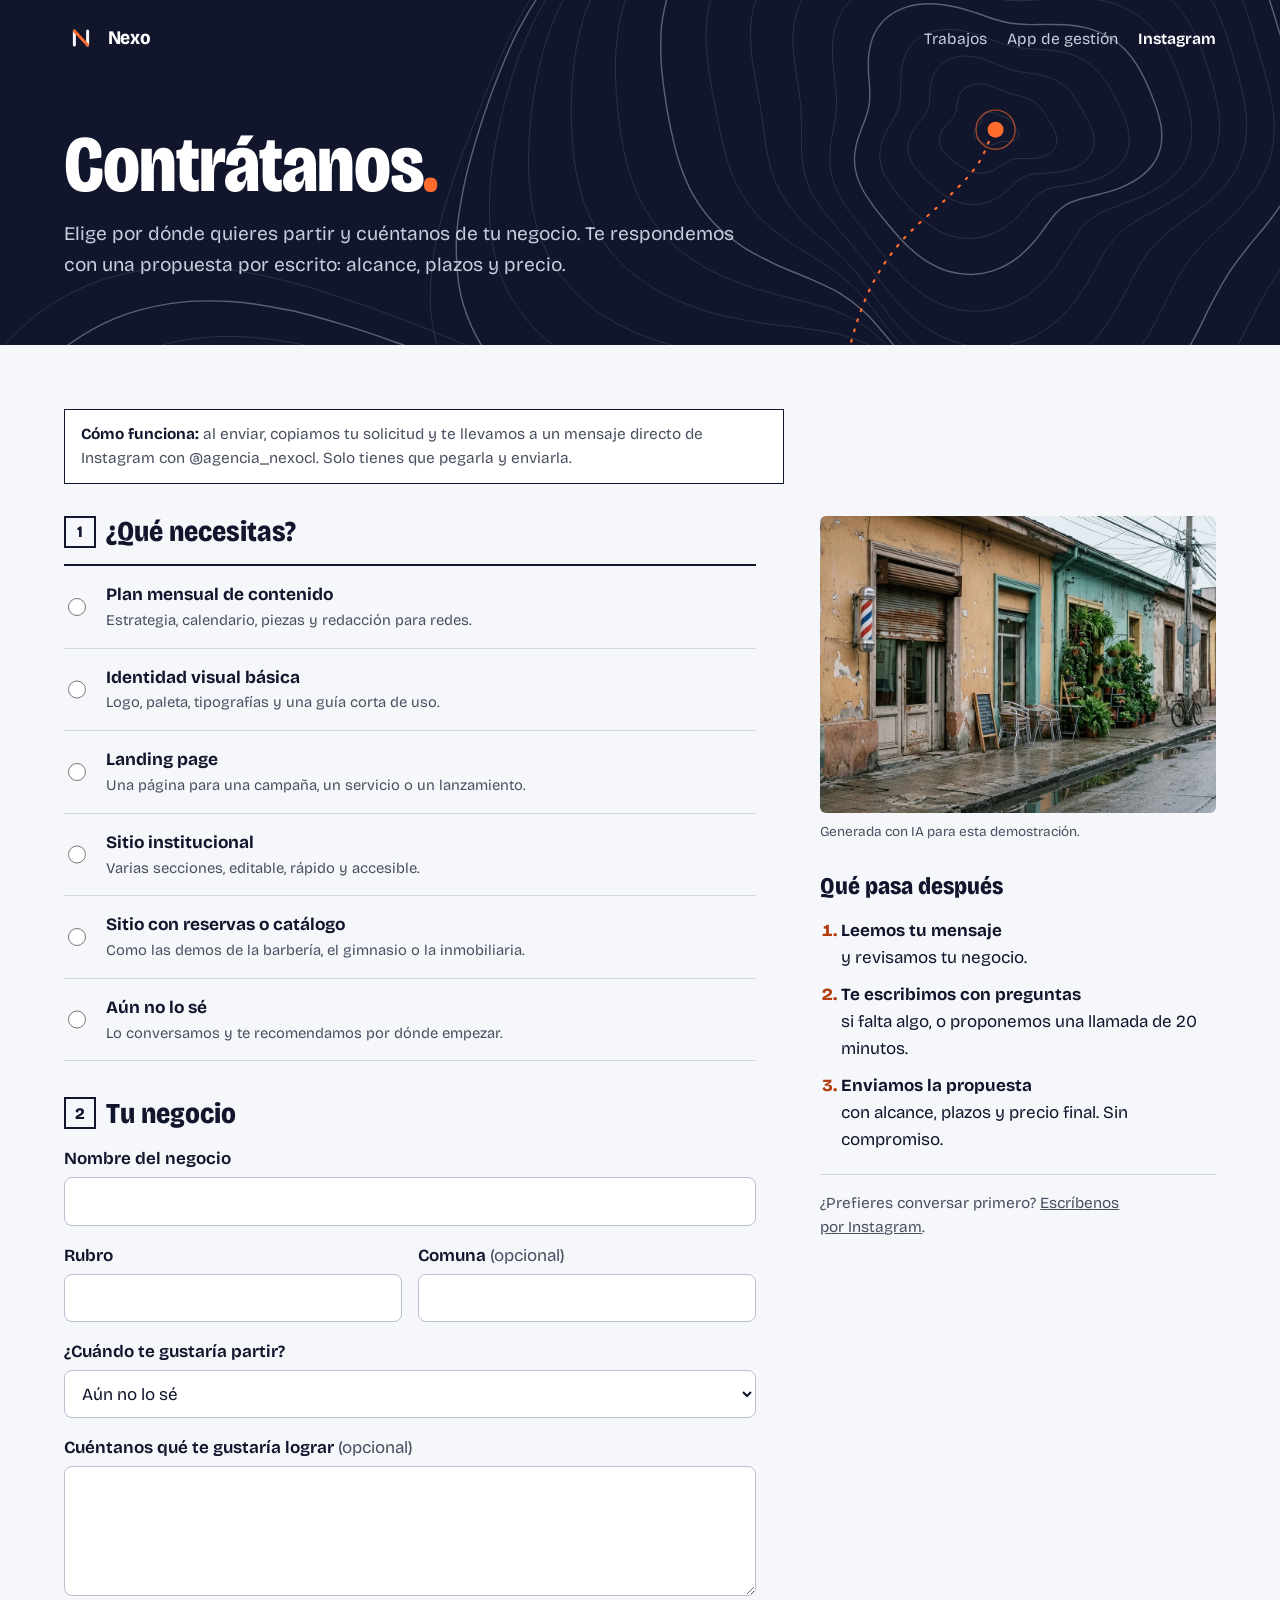
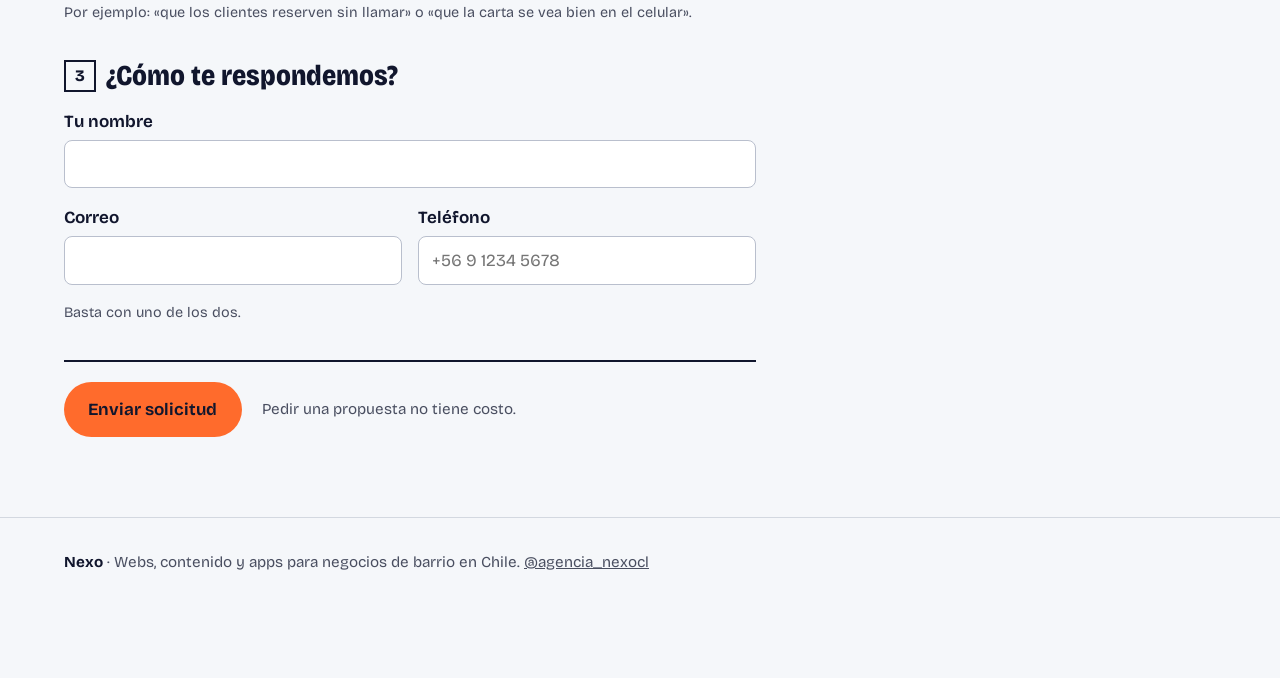
==== contratar.html @ 9f5756c7 "Publica la web de Nexo: inicio, Contrátanos y cinco webs de muestra Co-Authored-By: Claude Opus 5.5 " ====
<!doctype html>
<html lang="es" data-modo="publico">
<head>
  <meta charset="utf-8">
  <meta name="viewport" content="width=device-width, initial-scale=1">
  <title>Contrátanos · Nexo</title>
  <meta name="description" content="Pide una propuesta a Nexo: cuéntanos de tu negocio y te respondemos por escrito.">
  <meta name="theme-color" content="#12162B">
  <link rel="icon" href="app/assets/icono.svg" type="image/svg+xml">
  <link rel="preload" href="portal/assets/fonts/bricolage-grotesque-latin-standard.woff2" as="font" type="font/woff2" crossorigin>
  <link rel="stylesheet" href="portal/portal.css">
  <link rel="stylesheet" href="portal/contratar.css">
</head>
<body>
  <a class="saltar" href="#formulario">Saltar al formulario</a>

  <header class="cabecera-noche">
    <img class="portada__curvas" src="portal/assets/curvas.svg" alt="" aria-hidden="true">
    <nav class="portada__nav" aria-label="Principal">
      <a class="marca" href="index.html" aria-label="Nexo, inicio"><svg viewBox="0 0 1080 1080" aria-hidden="true"><rect width="1080" height="1080" rx="540" fill="#12162B"/><g fill="none" stroke-linecap="round"><path d="M330 760V320M750 760V320" stroke="#F5F6FA" stroke-width="96"/><path d="M330 320L750 760" stroke="#FF6B2C" stroke-width="96"/></g></svg>Nexo</a>
      <ul>
        <li><a href="index.html#trabajos">Trabajos</a></li>
        <li><a href="index.html#app">App de gestión</a></li>
        <li class="nav-sesion"><a href="https://ig.me/m/agencia_nexocl" rel="noopener">Instagram</a></li>
      </ul>
    </nav>
    <div class="cabecera-noche__cuerpo">
      <h1>Contrátanos<span>.</span></h1>
      <p>Elige por dónde quieres partir y cuéntanos de tu negocio. Te respondemos con una propuesta por escrito: alcance, plazos y precio.</p>
    </div>
  </header>

  <main class="contratar" id="contenido">
    <div class="contratar__cabeza">
      <p class="contratar__demo" role="note"><strong>Cómo funciona:</strong> al enviar, copiamos tu solicitud y te llevamos a un mensaje directo de Instagram con @agencia_nexocl. Solo tienes que pegarla y enviarla.</p>
    </div>

    <form class="contratar__form" id="formulario" novalidate tabindex="-1">
      <div class="resumen-error" id="errores" role="alert" tabindex="-1" hidden></div>

      <fieldset class="tarifario">
        <legend><span class="paso">1</span> ¿Qué necesitas?</legend>
        <label class="tarifa"><input type="radio" name="plan" value="contenido"><span class="tarifa__nombre">Plan mensual de contenido<small>Estrategia, calendario, piezas y redacción para redes.</small></span></label>
        <label class="tarifa"><input type="radio" name="plan" value="identidad"><span class="tarifa__nombre">Identidad visual básica<small>Logo, paleta, tipografías y una guía corta de uso.</small></span></label>
        <label class="tarifa"><input type="radio" name="plan" value="landing"><span class="tarifa__nombre">Landing page<small>Una página para una campaña, un servicio o un lanzamiento.</small></span></label>
        <label class="tarifa"><input type="radio" name="plan" value="web"><span class="tarifa__nombre">Sitio institucional<small>Varias secciones, editable, rápido y accesible.</small></span></label>
        <label class="tarifa"><input type="radio" name="plan" value="reservas"><span class="tarifa__nombre">Sitio con reservas o catálogo<small>Como las demos de la barbería, el gimnasio o la inmobiliaria.</small></span></label>
        <label class="tarifa"><input type="radio" name="plan" value="conversar"><span class="tarifa__nombre">Aún no lo sé<small>Lo conversamos y te recomendamos por dónde empezar.</small></span></label>
      </fieldset>

      <fieldset class="grupo">
        <legend><span class="paso">2</span> Tu negocio</legend>
        <div class="campo">
          <label for="negocio">Nombre del negocio</label>
          <input id="negocio" name="negocio" autocomplete="organization" maxlength="80" required>
        </div>
        <div class="campos-dos">
          <div class="campo">
            <label for="rubro">Rubro</label>
            <input id="rubro" name="rubro" list="rubros" maxlength="60" required>
            <datalist id="rubros"><option value="Restaurante o cafetería"></option><option value="Barbería o peluquería"></option><option value="Gimnasio o estudio deportivo"></option><option value="Inmobiliaria"></option><option value="Tienda o almacén"></option><option value="Servicios profesionales"></option><option value="Salud o bienestar"></option></datalist>
          </div>
          <div class="campo">
            <label for="comuna">Comuna <span class="opcional">(opcional)</span></label>
            <input id="comuna" name="comuna" autocomplete="address-level2" maxlength="60">
          </div>
        </div>
        <div class="campo">
          <label for="inicio">¿Cuándo te gustaría partir?</label>
          <select id="inicio" name="inicio"><option value="">Aún no lo sé</option></select>
        </div>
        <div class="campo">
          <label for="mensaje">Cuéntanos qué te gustaría lograr <span class="opcional">(opcional)</span></label>
          <textarea id="mensaje" name="mensaje" rows="4" maxlength="2000" aria-describedby="mensaje-ayuda"></textarea>
          <p class="campo__ayuda" id="mensaje-ayuda">Por ejemplo: «que los clientes reserven sin llamar» o «que la carta se vea bien en el celular».</p>
        </div>
      </fieldset>

      <fieldset class="grupo">
        <legend><span class="paso">3</span> ¿Cómo te respondemos?</legend>
        <div class="campo">
          <label for="nombre">Tu nombre</label>
          <input id="nombre" name="nombre" autocomplete="name" maxlength="80" required>
        </div>
        <div class="campos-dos">
          <div class="campo">
            <label for="email">Correo</label>
            <input id="email" name="email" type="email" autocomplete="email" maxlength="120" aria-describedby="contacto-ayuda">
          </div>
          <div class="campo">
            <label for="telefono">Teléfono</label>
            <input id="telefono" name="telefono" type="tel" autocomplete="tel" maxlength="30" placeholder="+56 9 1234 5678" aria-describedby="contacto-ayuda">
          </div>
        </div>
        <p class="campo__ayuda" id="contacto-ayuda">Basta con uno de los dos.</p>
      </fieldset>

      <div class="contratar__enviar">
        <button class="boton boton--ruta" type="submit">Enviar solicitud</button>
        <p>Pedir una propuesta no tiene costo.</p>
      </div>
    </form>

    <aside class="contratar__lateral" aria-labelledby="t-pasos">
      <figure class="contratar__foto">
        <img src="portal/fotos/en-barrio.webp" alt="" width="1376" height="768" loading="lazy">
        <figcaption>Generada con IA para esta demostración.</figcaption>
      </figure>
      <h2 id="t-pasos">Qué pasa después</h2>
      <ol class="pasos-despues">
        <li><strong>Leemos tu mensaje</strong> y revisamos tu negocio.</li>
        <li><strong>Te escribimos con preguntas</strong> si falta algo, o proponemos una llamada de 20 minutos.</li>
        <li><strong>Enviamos la propuesta</strong> con alcance, plazos y precio final. Sin compromiso.</li>
      </ol>
      <p class="contratar__nota">¿Prefieres conversar primero? <a href="https://ig.me/m/agencia_nexocl" rel="noopener">Escríbenos por Instagram</a>.</p>
    </aside>

    <section class="confirmacion" id="confirmacion" tabindex="-1" hidden aria-labelledby="t-confirmacion">
      <h2 id="t-confirmacion">Solicitud recibida</h2>
      <p id="confirmacion-texto"></p>
      <pre class="confirmacion__resumen" id="confirmacion-resumen"></pre>
      <div class="confirmacion__acciones">
        <a class="boton boton--ruta" href="https://ig.me/m/agencia_nexocl" rel="noopener">Abrir mensaje directo</a>
        <a class="boton boton--linea" href="contratar.html">Enviar otra</a>
        <a class="boton boton--texto" href="index.html">Volver al inicio</a>
      </div>
    </section>
  </main>

  <footer class="pie">
    <p><strong>Nexo</strong> · Webs, contenido y apps para negocios de barrio en Chile. <a href="https://www.instagram.com/agencia_nexocl/" rel="noopener">@agencia_nexocl</a></p>
  </footer>
  <script src="portal/contratar.js" defer></script>
</body>
</html>
---- portal/portal.css ----
/* Portafolio de Estudio Norte · hoja topográfica: tinta azul noche, carta fría y una ruta naranja. */
@font-face {
  font-family: 'Bricolage Grotesque';
  src: url('assets/fonts/bricolage-grotesque-latin-standard.woff2') format('woff2-variations'), url('assets/fonts/bricolage-grotesque-latin-standard.woff2') format('woff2');
  font-weight: 200 800; font-stretch: 75% 100%; font-display: swap;
}

:root {
  --noche: oklch(0.21 0.045 272);
  --noche-2: oklch(0.29 0.055 272);
  --carta: oklch(0.975 0.005 262);
  --carta-2: oklch(0.945 0.008 262);
  --superficie: oklch(1 0 0);
  --tinta: oklch(0.21 0.045 272);
  --tinta-suave: oklch(0.43 0.03 272);
  --linea: oklch(0.88 0.012 265);
  --sobre-noche: oklch(0.85 0.02 272);
  --ruta: #FF6B2C;
  --ruta-texto: #B23C0B;
  --fuente: 'Bricolage Grotesque', 'Segoe UI', system-ui, -apple-system, Roboto, sans-serif;
  --margen: clamp(1rem, 5vw, 4.5rem);
  --ancho: 1440px;
  --curva: cubic-bezier(.22, 1, .36, 1);
}
*, *::before, *::after { box-sizing: border-box; }
html { scroll-behavior: smooth; }
body { margin: 0; font-family: var(--fuente); color: var(--tinta); background: var(--carta); line-height: 1.6; font-size: 1.0625rem; -webkit-font-smoothing: antialiased; }
img { max-width: 100%; height: auto; }
a { color: inherit; }
h1, h2, h3 { text-wrap: balance; overflow-wrap: break-word; }
p { text-wrap: pretty; }
:focus-visible { outline: 3px solid var(--ruta); outline-offset: 3px; border-radius: 4px; }
[hidden] { display: none !important; }
.sr-only { position: absolute; width: 1px; height: 1px; padding: 0; margin: -1px; overflow: hidden; clip: rect(0 0 0 0); white-space: nowrap; border: 0; }
.saltar { position: absolute; left: 12px; top: -60px; background: var(--superficie); color: var(--tinta); padding: .6rem 1rem; z-index: 50; border-radius: 6px; }
.saltar:focus { top: 12px; }
main { outline: none; }

/* Botones */
.boton { display: inline-flex; align-items: center; justify-content: center; min-height: 48px; padding: .75rem 1.4rem; border-radius: 999px; font: inherit; font-weight: 650; text-decoration: none; border: 2px solid transparent; cursor: pointer; }
.boton--ruta { background: var(--ruta); color: var(--noche); }
.boton--ruta:hover { background: #FF8550; }
.boton--borde { border-color: oklch(1 0 0 / .5); color: #fff; background: transparent; }
.boton--borde:hover { border-color: #fff; background: oklch(1 0 0 / .08); }
.boton--noche { background: var(--noche); color: #fff; }
.boton--noche:hover { background: var(--noche-2); }
.boton--linea { border-color: var(--noche); color: var(--noche); background: transparent; }
.boton--linea:hover { background: var(--noche); color: #fff; }
.boton--texto { background: none; color: var(--tinta); text-decoration: underline; text-decoration-thickness: 2px; text-underline-offset: 6px; text-decoration-color: var(--ruta); }
.boton--nav { min-height: 44px; padding: .5rem 1.15rem; }

/* Portada: mapa de curvas de nivel */
.portada {
  position: relative; overflow: clip; isolation: isolate;
  background: var(--noche); color: #fff;
  padding: 1.25rem var(--margen) clamp(2.5rem, 6vw, 4.5rem);
  display: grid; grid-template-columns: minmax(0, 1fr); gap: clamp(2.5rem, 6vw, 4rem);
}
.portada__curvas { position: absolute; inset: 0; width: 100%; height: 100%; object-fit: cover; z-index: -1; pointer-events: none; }
.portada__nav { display: flex; flex-wrap: wrap; align-items: center; justify-content: space-between; gap: .75rem 1.5rem; }
.marca { display: inline-flex; align-items: center; gap: .6rem; font-weight: 750; font-size: 1.2rem; font-stretch: 90%; text-decoration: none; letter-spacing: -.01em; }
.marca svg { width: 34px; height: 34px; }
.portada__nav ul { list-style: none; display: flex; flex-wrap: wrap; align-items: center; gap: .25rem 1.25rem; margin: 0; padding: 0; font-size: .98rem; }
.portada__nav ul a:not(.boton) { text-decoration: none; color: var(--sobre-noche); padding: .35rem 0; display: inline-block; }
.portada__nav ul a:not(.boton):hover { color: #fff; text-decoration: underline; text-decoration-color: var(--ruta); text-decoration-thickness: 2px; text-underline-offset: 6px; }
.portada__nav .nav-sesion a:not(.boton) { color: #fff; font-weight: 650; }
.portada__cuerpo { max-width: 56rem; margin-top: clamp(2rem, 9vw, 7.5rem); }
.portada h1 { font-weight: 800; font-stretch: 82%; font-size: clamp(2.9rem, 1.2rem + 7vw, 6rem); line-height: .92; letter-spacing: -.012em; margin: 0 0 1.75rem; }
.portada h1 span { display: inline-block; }
.portada h1 span:last-child { color: var(--ruta); }
.portada__bajada { font-size: clamp(1.08rem, 1rem + .35vw, 1.3rem); max-width: 54ch; color: var(--sobre-noche); margin: 0 0 2rem; }
.portada__bajada strong { color: #fff; }
.portada__acciones { display: flex; flex-wrap: wrap; gap: .75rem; }

.leyenda { align-self: end; justify-self: start; width: min(100%, 22rem); padding: 1rem 1.1rem 1.1rem; border: 1px solid oklch(1 0 0 / .22); border-radius: 14px; background: oklch(0.21 0.045 272 / .82); }
.leyenda__titulo { margin: 0 0 .6rem; font-size: .9rem; font-weight: 700; color: #fff; }
.leyenda ol { list-style: none; margin: 0; padding: 0; display: grid; gap: .15rem; }
.leyenda a { display: flex; align-items: center; gap: .7rem; padding: .35rem .25rem; border-radius: 8px; text-decoration: none; color: #fff; font-weight: 600; }
.leyenda a:hover { background: oklch(1 0 0 / .08); }
.leyenda small { margin-left: auto; font-size: .85rem; font-weight: 400; color: var(--sobre-noche); }
.leyenda__clave { width: 28px; height: 28px; flex-shrink: 0; display: grid; place-items: center; border-radius: 50%; background: var(--c); color: var(--noche); font-weight: 800; font-size: .9rem; }
@media (min-width: 1000px) {
  .portada { grid-template-columns: minmax(0, 1fr) 20rem; grid-template-rows: auto 1fr; min-height: min(100svh, 920px); }
  .portada__nav { grid-column: 1 / -1; }
  .portada__cuerpo { align-self: end; }
  .leyenda { justify-self: end; }
}

.aviso-ficticio { background: var(--ruta); color: var(--noche); padding: .9rem var(--margen); }
.aviso-ficticio p { margin: 0; max-width: 1100px; font-size: .98rem; }

/* Trabajos */
.trabajos { padding: clamp(3.5rem, 9vw, 7rem) var(--margen) clamp(2rem, 5vw, 4rem); max-width: 1440px; margin: 0 auto; }
.cabecera { max-width: 46rem; margin-bottom: clamp(2rem, 5vw, 3.5rem); }
.cabecera h2, .app h2, .rumbo h2, .titulo-404 { font-weight: 800; font-stretch: 80%; font-size: clamp(2.1rem, 1rem + 3.8vw, 3.9rem); line-height: .98; letter-spacing: -.012em; margin: 0 0 1rem; }
.cabecera p { color: var(--tinta-suave); font-size: 1.12rem; margin: 0; max-width: 60ch; }

.obras { list-style: none; margin: 0; padding: 0; }
.obra { display: grid; grid-template-columns: minmax(0, 1fr); gap: 1.5rem; padding: clamp(2rem, 5vw, 4rem) 0; border-top: 1px solid var(--linea); scroll-margin-top: 1rem; }
.obra__lamina { position: relative; isolation: isolate; display: block; padding: clamp(.9rem, 3.5vw, 3rem); background: var(--lamina); border-radius: 6px; overflow: hidden; }
.obra__lamina img { position: relative; z-index: 1; display: block; width: 100%; aspect-ratio: 16 / 10; object-fit: cover; object-position: top center; border-radius: 8px; box-shadow: 0 1px 2px rgb(0 0 0 / .2), 0 22px 50px -18px rgb(0 0 0 / .55); background: var(--noche); }
/* Foto de ambiente teñida con el color de cada web: la lámina conserva su color y gana textura. */
.obra__lamina .obra__fondo { position: absolute; inset: 0; z-index: 0; width: 100%; height: 100%; aspect-ratio: auto; border-radius: 0; box-shadow: none; background: none; mix-blend-mode: luminosity; opacity: .42; }
.obra__respaldo { position: absolute; inset: 0; display: grid; place-items: center; font-weight: 800; font-stretch: 75%; font-size: clamp(2rem, 6vw, 3.5rem); color: var(--carta); }
.obra__texto { display: flex; flex-direction: column; align-items: flex-start; gap: .6rem; }
.obra__clave { display: flex; align-items: center; gap: .7rem; margin: 0; font-size: .98rem; font-weight: 600; color: var(--tinta-suave); }
.obra__clave span { width: 38px; height: 38px; display: grid; place-items: center; border-radius: 50%; border: 2px solid var(--clave); color: var(--clave); font-weight: 800; font-size: 1.05rem; }
.obra__nombre { margin: .2rem 0 0; font-weight: 800; font-stretch: 82%; font-size: clamp(2.2rem, 1.3rem + 2.6vw, 3.4rem); line-height: .95; letter-spacing: -.02em; }
.obra__desc { margin: 0; color: var(--tinta-suave); max-width: 46ch; }
.obra__probar { list-style: none; margin: .4rem 0 .2rem; padding: 0; display: grid; gap: .35rem; width: 100%; }
.obra__probar li { position: relative; padding-left: 1.4rem; font-size: .98rem; }
.obra__probar li::before { content: ''; position: absolute; left: 0; top: .62em; width: .7rem; height: 2px; background: var(--clave); }
.obra__ir { margin-top: .4rem; display: inline-flex; align-items: center; gap: .4rem; min-height: 44px; font-weight: 700; color: var(--clave); text-decoration: underline; text-decoration-thickness: 2px; text-underline-offset: 6px; }
.obra__ir:hover { color: var(--tinta); }
@media (min-width: 960px) {
  .obra { grid-template-columns: repeat(12, minmax(0, 1fr)); gap: 0 clamp(1.5rem, 3vw, 3rem); align-items: center; }
  .obra__lamina { grid-column: 1 / span 7; grid-row: 1; }
  .obra__texto { grid-column: 9 / span 4; grid-row: 1; }
  .obra:nth-child(even) .obra__lamina { grid-column: 6 / span 7; }
  .obra:nth-child(even) .obra__texto { grid-column: 1 / span 4; }
}

/* App de gestión: banda nocturna con la captura del panel */
.app { background: var(--noche); color: #fff; padding: clamp(3.5rem, 9vw, 7rem) var(--margen); scroll-margin-top: 0; }
.app__interior { max-width: 1440px; margin: 0 auto; display: grid; grid-template-columns: minmax(0, 1fr); gap: clamp(2rem, 5vw, 4rem); align-items: center; }
.app__texto > p { color: var(--sobre-noche); max-width: 52ch; margin: 0 0 1.75rem; }
.funciones { list-style: none; margin: 0 0 2rem; padding: 0; display: grid; grid-template-columns: minmax(0, 1fr); border-top: 1px solid oklch(1 0 0 / .18); }
.funciones li { border-bottom: 1px solid oklch(1 0 0 / .18); }
.funciones a { display: grid; gap: .1rem; padding: .8rem .25rem; text-decoration: none; }
.funciones strong { font-weight: 700; }
.funciones span { color: var(--sobre-noche); font-size: .95rem; }
.funciones a:hover strong { color: var(--ruta); }
@media (min-width: 640px) { .funciones { grid-template-columns: repeat(2, minmax(0, 1fr)); column-gap: 1.5rem; } }
.app__accion { display: flex; flex-wrap: wrap; align-items: center; gap: .75rem 1.25rem; }
.app__texto > .app__nota { margin: 1rem 0 0; color: var(--sobre-noche); font-size: .95rem; }
.app code { white-space: nowrap; background: oklch(1 0 0 / .12); padding: .1rem .4rem; border-radius: 4px; color: #fff; font-size: .9em; }
.estado-servidor { margin: 1rem 0 0; font-size: .95rem; color: var(--sobre-noche); }
.estado-servidor:empty { display: none; }
.app__captura { margin: 0; }
.app__captura img { display: block; width: 100%; aspect-ratio: 16 / 10; object-fit: cover; object-position: top left; border-radius: 10px; border: 1px solid oklch(1 0 0 / .2); box-shadow: 0 30px 70px -25px rgb(0 0 0 / .7); background: var(--noche-2); }
.app__captura figcaption { margin-top: .75rem; font-size: .9rem; color: var(--sobre-noche); }
@media (min-width: 1100px) { .app__interior { grid-template-columns: minmax(0, 5fr) minmax(0, 7fr); } }

/* Rumbo: siguiente paso */
.rumbo { max-width: 1440px; margin: 0 auto; padding: clamp(3.5rem, 9vw, 6.5rem) var(--margen); display: grid; grid-template-columns: minmax(0, 1fr); gap: 2rem clamp(2rem, 5vw, 4.5rem); align-items: center; }
.rumbo h2 { max-width: 18ch; }
.rumbo p { color: var(--tinta-suave); max-width: 56ch; margin: 0 0 1.75rem; font-size: 1.12rem; }
.rumbo__acciones { display: flex; flex-wrap: wrap; gap: .75rem; }
.rumbo__foto { margin: 0; }
.rumbo__foto img { display: block; width: 100%; aspect-ratio: 4 / 3; object-fit: cover; object-position: 30% 50%; border-radius: 6px; background: var(--carta-2); }
@media (min-width: 960px) { .rumbo { grid-template-columns: minmax(0, 7fr) minmax(0, 5fr); } }

.pie { padding: 2rem var(--margen) 6.5rem; border-top: 1px solid var(--linea); color: var(--tinta-suave); font-size: .95rem; display: grid; gap: .4rem; }
.pie p { margin: 0; max-width: 75ch; }
.pie strong { color: var(--tinta); }

/* Cabecera nocturna de las páginas internas («Contrátanos»): la misma hoja topográfica, más baja. */
.cabecera-noche { position: relative; overflow: clip; isolation: isolate; background: var(--noche); color: #fff; padding: 1.25rem var(--margen) clamp(2.5rem, 6vw, 4rem); }
.cabecera-noche .portada__curvas { object-position: 70% 30%; }
.cabecera-noche__cuerpo { max-width: var(--ancho); margin: clamp(2rem, 6vw, 4.5rem) auto 0; }
.cabecera-noche h1 { font-weight: 800; font-stretch: 82%; font-size: clamp(2.6rem, 1.2rem + 5vw, 5rem); line-height: .94; letter-spacing: -.012em; margin: 0 0 1rem; }
.cabecera-noche h1 span { color: var(--ruta); }
.cabecera-noche p { color: var(--sobre-noche); max-width: 58ch; margin: 0; font-size: clamp(1.05rem, 1rem + .3vw, 1.2rem); }

/* Movimiento: una entrada orquestada en la portada y respuestas suaves al pasar el puntero. */
@media (prefers-reduced-motion: no-preference) {
  .portada__curvas { animation: curvas-entrar 1.6s var(--curva) both; }
  .portada h1 span { animation: subir .9s var(--curva) both; }
  .portada h1 span:nth-child(2) { animation-delay: .08s; }
  .portada h1 span:nth-child(3) { animation-delay: .16s; }
  .portada__bajada, .portada__acciones { animation: subir .9s .24s var(--curva) both; }
  .leyenda { animation: subir .9s .36s var(--curva) both; }
  @keyframes subir { from { transform: translateY(18px); } }
  @keyframes curvas-entrar { from { transform: scale(1.06); opacity: .45; } }
  .boton { transition: background-color .2s, border-color .2s, color .2s, transform .2s var(--curva); }
  .boton:hover { transform: translateY(-2px); }
  .obra__lamina img:not(.obra__fondo) { transition: transform .5s var(--curva), box-shadow .5s var(--curva); }
  .obra:hover .obra__lamina img:not(.obra__fondo) { transform: translateY(-6px); box-shadow: 0 1px 2px rgb(0 0 0 / .2), 0 32px 60px -20px rgb(0 0 0 / .6); }
  .obra__lamina .obra__fondo { transition: transform 1.2s var(--curva); }
  .obra:hover .obra__lamina .obra__fondo { transform: scale(1.04); }
  .obra__ir span { transition: transform .25s var(--curva); }
  .obra__ir:hover span { transform: translateX(4px); }
}
@media (prefers-reduced-motion: reduce) {
  html { scroll-behavior: auto; }
  *, *::before, *::after { animation: none !important; transition: none !important; }
}

/* Versión pública: funciones sin enlace a la app y resumen para copiar en «Contrátanos». */
.funciones .funcion { display: grid; gap: .1rem; padding: .8rem .25rem; }
.portada__nav .marca svg, .cabecera-noche .marca svg { border-radius: 50%; }
---- portal/contratar.css ----
/* «Contrátanos»: un tarifario impreso y un formulario en tres partes. Se apoya en portal.css. */
.contratar { max-width: var(--ancho); margin: 0 auto; padding: clamp(2rem, 5vw, 4rem) var(--margen) clamp(3rem, 7vw, 5rem); display: grid; grid-template-columns: minmax(0, 1fr); gap: 2rem clamp(2rem, 5vw, 5rem); }
.contratar__cabeza { grid-column: 1 / -1; }
.contratar__cabeza > p { color: var(--tinta-suave); max-width: 72ch; margin: 0; font-size: 1.02rem; }
.contratar__demo { padding: .75rem 1rem; border: 1.5px solid var(--tinta); background: var(--superficie); font-size: .96rem !important; }
.contratar__demo strong { color: var(--tinta); }

.contratar__form { display: grid; gap: 2.25rem; outline: none; }
fieldset { border: 0; margin: 0; padding: 0; min-width: 0; }
legend { display: flex; align-items: center; gap: .65rem; padding: 0; margin-bottom: 1rem; font-weight: 800; font-stretch: 85%; font-size: clamp(1.4rem, 1.1rem + 1vw, 1.8rem); line-height: 1.1; }
.paso { display: inline-grid; place-items: center; width: 2rem; height: 2rem; border: 2px solid var(--tinta); font-size: 1rem; font-stretch: 100%; flex: none; }

/* Tarifario: filas con línea de puntos hasta el precio, como una lista de precios impresa */
.tarifa:first-of-type { border-top: 2px solid var(--tinta); }
.tarifario[aria-invalid="true"] .tarifa:first-of-type { border-top-color: #B42318; }
.tarifa { position: relative; display: grid; grid-template-columns: 1.5rem minmax(0, 1fr) auto; gap: .2rem .85rem; align-items: baseline; padding: .95rem .5rem .95rem .25rem; border-bottom: 1px solid var(--linea); cursor: pointer; }
.tarifa:hover { background: var(--superficie); }
.tarifa input { width: 1.15rem; height: 1.15rem; margin: 0; accent-color: var(--ruta-texto); align-self: center; }
.tarifa__nombre { font-weight: 700; font-size: 1.08rem; display: grid; }
.tarifa__nombre small { font-weight: 400; font-size: .92rem; color: var(--tinta-suave); }
.tarifa__precio { font-weight: 750; font-variant-numeric: tabular-nums; text-align: right; white-space: nowrap; display: grid; }
.tarifa__precio small { font-weight: 400; font-size: .85rem; color: var(--tinta-suave); }
.tarifa:has(input:checked) { background: var(--superficie); box-shadow: inset 0 0 0 2px var(--ruta); }
.tarifa:has(input:checked) .tarifa__nombre { color: var(--tinta); }
.tarifa:has(input:focus-visible) { outline: 3px solid var(--ruta); outline-offset: -3px; }
@media (max-width: 520px) {
  .tarifa { grid-template-columns: 1.5rem minmax(0, 1fr); }
  .tarifa__precio { grid-column: 2; text-align: left; display: block; }
  .tarifa__precio small { display: inline; margin-left: .3rem; }
}

.grupo { display: grid; gap: 1rem; }
.campo { display: grid; gap: .3rem; }
.campo label { font-weight: 650; }
.opcional { font-weight: 400; color: var(--tinta-suave); }
.campo input, .campo select, .campo textarea { width: 100%; min-height: 48px; padding: .6rem .8rem; border: 1.5px solid #B9BFCD; border-radius: 8px; background: var(--superficie); font: inherit; color: inherit; }
.campo textarea { resize: vertical; min-height: 7rem; }
.campo input:hover, .campo select:hover, .campo textarea:hover { border-color: #8E95A8; }
.campo input:focus-visible, .campo select:focus-visible, .campo textarea:focus-visible { outline-offset: 0; border-color: var(--tinta); }
.campo [aria-invalid="true"] { border-color: #B42318; }
.campo__ayuda { margin: 0; font-size: .9rem; color: var(--tinta-suave); }
.campo__error { margin: 0; color: #B42318; font-size: .92rem; font-weight: 650; }
.campos-dos { display: grid; gap: 1rem; }
@media (min-width: 640px) { .campos-dos { grid-template-columns: repeat(2, minmax(0, 1fr)); } }
.resumen-error { padding: .9rem 1rem; border: 2px solid #B42318; background: #FEF0EE; color: #B42318; outline: none; }
.resumen-error:focus-visible { outline: 3px solid var(--ruta); }
.resumen-error p { margin: 0; font-weight: 700; }
.resumen-error ul { margin: .4rem 0 0; padding-left: 1.1rem; }
.resumen-error a { color: #B42318; }

.contratar__enviar { display: flex; flex-wrap: wrap; align-items: center; gap: .75rem 1.25rem; padding-top: 1.25rem; border-top: 2px solid var(--tinta); }
.contratar__enviar p { margin: 0; color: var(--tinta-suave); font-size: .95rem; }

.contratar__lateral h2 { font-weight: 800; font-stretch: 85%; font-size: 1.5rem; margin: 1.5rem 0 .75rem; }
.contratar__foto { margin: 0; }
.contratar__foto img { display: block; width: 100%; aspect-ratio: 4 / 3; object-fit: cover; object-position: 25% 50%; background: var(--carta-2); }
.pasos-despues { margin: 0; padding-left: 1.3rem; display: grid; gap: .6rem; }
.pasos-despues li::marker { font-weight: 800; color: var(--ruta-texto); }
.pasos-despues strong { display: block; }
.contratar__nota { margin: 1.25rem 0 0; padding-top: 1rem; border-top: 1px solid var(--linea); color: var(--tinta-suave); font-size: .96rem; }

.confirmacion { grid-column: 1 / -1; max-width: 46rem; outline: none; padding: 2rem 0; border-top: 2px solid var(--tinta); }
.confirmacion h2 { font-weight: 800; font-stretch: 80%; font-size: clamp(2rem, 1.2rem + 3vw, 3rem); line-height: 1; margin: 0 0 1rem; }
.confirmacion p { color: var(--tinta-suave); max-width: 56ch; }
.confirmacion__codigo { font-size: 1.05rem; }
.confirmacion__codigo strong { display: block; margin-top: .2rem; font-size: 1.8rem; font-weight: 800; color: var(--tinta); letter-spacing: .04em; font-variant-numeric: tabular-nums; }
.confirmacion__acciones { display: flex; flex-wrap: wrap; align-items: center; gap: .75rem; margin-top: 1.5rem; }

@media (min-width: 1000px) {
  .contratar { grid-template-columns: minmax(0, 7fr) minmax(0, 4fr); }
  .contratar__lateral { position: sticky; top: 1.5rem; align-self: start; }
}
.contratar__foto figcaption { margin-top: .5rem; font-size: .85rem; color: var(--tinta-suave); }
.contratar__foto img { border-radius: 6px; }
.confirmacion__resumen { white-space: pre-wrap; font: inherit; font-size: .98rem; padding: 1rem 1.1rem; margin: 1rem 0 0; background: var(--superficie); border: 1.5px solid var(--linea); border-radius: 8px; color: var(--tinta); }
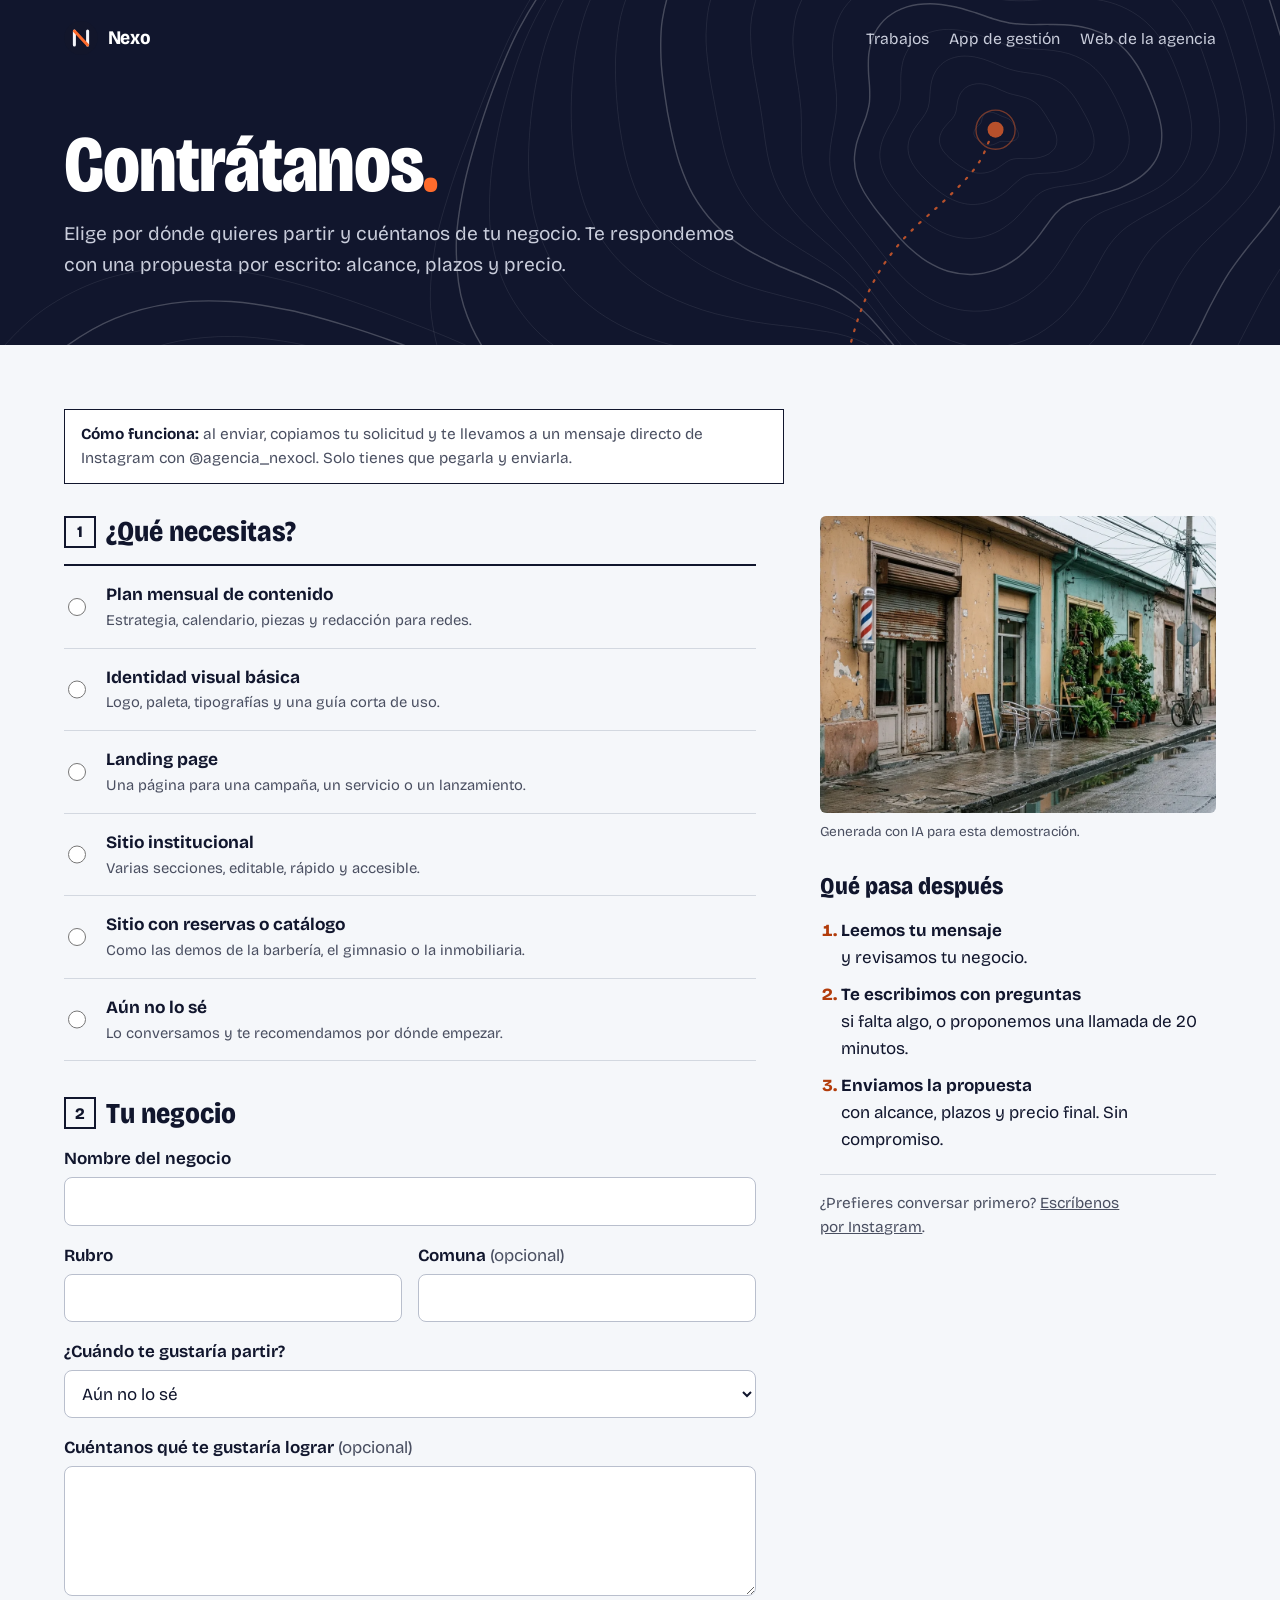
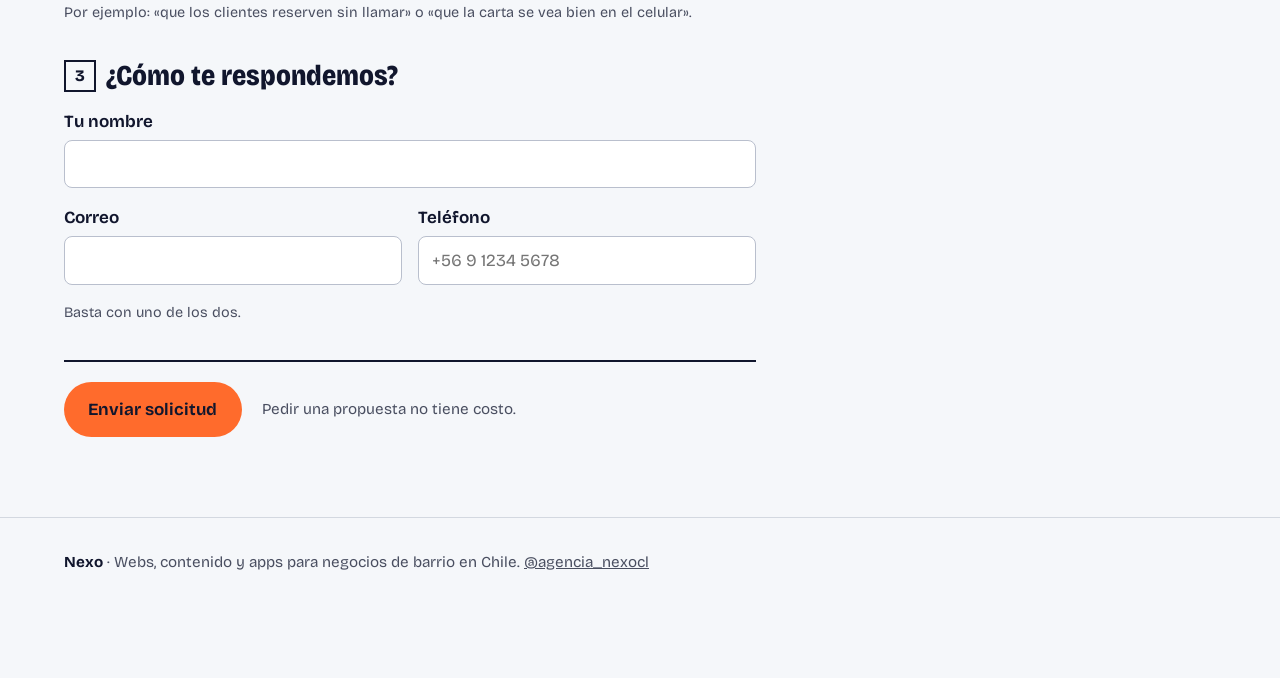
==== commit ad2ca1ee: "Restaura el menú anterior: Trabajos, App, Web de la agencia, Brief y Contrátanos Co-Authored-By: Cla" ====
--- a/contratar.html
+++ b/contratar.html
@@ -21,7 +21,7 @@
       <ul>
         <li><a href="index.html#trabajos">Trabajos</a></li>
         <li><a href="index.html#app">App de gestión</a></li>
-        <li class="nav-sesion"><a href="https://ig.me/m/agencia_nexocl" rel="noopener">Instagram</a></li>
+        <li><a href="sitios/estudio-norte/index.html">Web de la agencia</a></li>
       </ul>
     </nav>
     <div class="cabecera-noche__cuerpo">
--- a/portal/portal.css
+++ b/portal/portal.css
@@ -56,7 +56,10 @@
   padding: 1.25rem var(--margen) clamp(2.5rem, 6vw, 4.5rem);
   display: grid; grid-template-columns: minmax(0, 1fr); gap: clamp(2.5rem, 6vw, 4rem);
 }
-.portada__curvas { position: absolute; inset: 0; width: 100%; height: 100%; object-fit: cover; z-index: -1; pointer-events: none; }
+/* Fondo: Santiago al anochecer (foto de Flow) bajo un velo azul noche, y encima las curvas de nivel. */
+.portada__fondo { position: absolute; inset: 0; width: 100%; height: 100%; object-fit: cover; object-position: 72% 60%; z-index: -3; opacity: .62; pointer-events: none; }
+.portada::before { content: ''; position: absolute; inset: 0; z-index: -2; pointer-events: none; background: linear-gradient(100deg, oklch(0.21 0.045 272 / .97) 0%, oklch(0.21 0.045 272 / .86) 42%, oklch(0.21 0.045 272 / .35) 100%), linear-gradient(180deg, oklch(0.21 0.045 272 / .55) 0%, transparent 28%, transparent 70%, oklch(0.21 0.045 272 / .8) 100%); }
+.portada__curvas { position: absolute; inset: 0; width: 100%; height: 100%; object-fit: cover; z-index: -1; opacity: .7; pointer-events: none; }
 .portada__nav { display: flex; flex-wrap: wrap; align-items: center; justify-content: space-between; gap: .75rem 1.5rem; }
 .marca { display: inline-flex; align-items: center; gap: .6rem; font-weight: 750; font-size: 1.2rem; font-stretch: 90%; text-decoration: none; letter-spacing: -.01em; }
 .marca svg { width: 34px; height: 34px; }
@@ -88,6 +91,18 @@
 
 .aviso-ficticio { background: var(--ruta); color: var(--noche); padding: .9rem var(--margen); }
 .aviso-ficticio p { margin: 0; max-width: 1100px; font-size: .98rem; }
+
+/* Qué hacemos: cuatro servicios con foto */
+.servicios { padding: clamp(3.5rem, 9vw, 7rem) var(--margen) 0; max-width: 1440px; margin: 0 auto; }
+.servicios__lista { list-style: none; margin: 0; padding: 0; display: grid; grid-template-columns: minmax(0, 1fr); gap: clamp(1.25rem, 2.5vw, 2rem); }
+@media (min-width: 640px) { .servicios__lista { grid-template-columns: repeat(2, minmax(0, 1fr)); } }
+@media (min-width: 1100px) { .servicios__lista { grid-template-columns: repeat(4, minmax(0, 1fr)); } }
+.servicio { display: flex; flex-direction: column; gap: .45rem; }
+.servicio img { display: block; width: 100%; aspect-ratio: 4 / 5; object-fit: cover; border-radius: 10px; margin-bottom: .6rem; background: var(--carta-2); box-shadow: 0 18px 40px -26px rgb(18 22 43 / .55); }
+.servicio h3 { margin: 0; font-weight: 800; font-stretch: 84%; font-size: clamp(1.45rem, 1.1rem + .8vw, 1.8rem); line-height: 1.05; }
+.servicio p { margin: 0; color: var(--tinta-suave); }
+.servicio a { margin-top: auto; padding-top: .3rem; font-weight: 700; color: var(--ruta-texto); text-decoration: underline; text-decoration-thickness: 2px; text-underline-offset: 6px; min-height: 44px; display: inline-flex; align-items: center; gap: .35rem; align-self: flex-start; }
+.servicio a:hover { color: var(--tinta); }
 
 /* Trabajos */
 .trabajos { padding: clamp(3.5rem, 9vw, 7rem) var(--margen) clamp(2rem, 5vw, 4rem); max-width: 1440px; margin: 0 auto; }
@@ -150,6 +165,22 @@
 .rumbo__foto img { display: block; width: 100%; aspect-ratio: 4 / 3; object-fit: cover; object-position: 30% 50%; border-radius: 6px; background: var(--carta-2); }
 @media (min-width: 960px) { .rumbo { grid-template-columns: minmax(0, 7fr) minmax(0, 5fr); } }
 
+/* En redes: el reel dentro de un teléfono (solo en la versión pública) */
+.redes { background: var(--noche); color: #fff; position: relative; overflow: clip; isolation: isolate; padding: clamp(3.5rem, 9vw, 6.5rem) var(--margen); }
+.redes .portada__curvas { z-index: -1; opacity: .5; }
+.redes__interior { max-width: 1440px; margin: 0 auto; display: grid; grid-template-columns: minmax(0, 1fr); gap: 2.5rem clamp(2rem, 6vw, 6rem); align-items: center; }
+.redes h2 { font-weight: 800; font-stretch: 80%; font-size: clamp(2.1rem, 1rem + 3.8vw, 3.9rem); line-height: .98; letter-spacing: -.012em; margin: 0 0 1rem; max-width: 14ch; }
+.redes h2 span { color: var(--ruta); }
+.redes p { color: var(--sobre-noche); max-width: 46ch; margin: 0 0 1.75rem; font-size: 1.1rem; }
+.redes__acciones { display: flex; flex-wrap: wrap; gap: .75rem; }
+.telefono { justify-self: center; width: min(78vw, 320px); aspect-ratio: 9 / 19.5; padding: 12px; border-radius: 44px; background: #0B0E1C; box-shadow: 0 0 0 2px oklch(1 0 0 / .14), 0 40px 90px -30px rgb(0 0 0 / .8); }
+.telefono video { display: block; width: 100%; height: 100%; object-fit: cover; border-radius: 34px; background: #000; }
+@media (min-width: 900px) { .redes__interior { grid-template-columns: minmax(0, 1fr) auto; } }
+@media (prefers-reduced-motion: no-preference) {
+  .servicio img { transition: transform .5s var(--curva), box-shadow .5s var(--curva); }
+  .servicio:hover img { transform: translateY(-6px); box-shadow: 0 28px 50px -26px rgb(18 22 43 / .6); }
+}
+
 .pie { padding: 2rem var(--margen) 6.5rem; border-top: 1px solid var(--linea); color: var(--tinta-suave); font-size: .95rem; display: grid; gap: .4rem; }
 .pie p { margin: 0; max-width: 75ch; }
 .pie strong { color: var(--tinta); }
